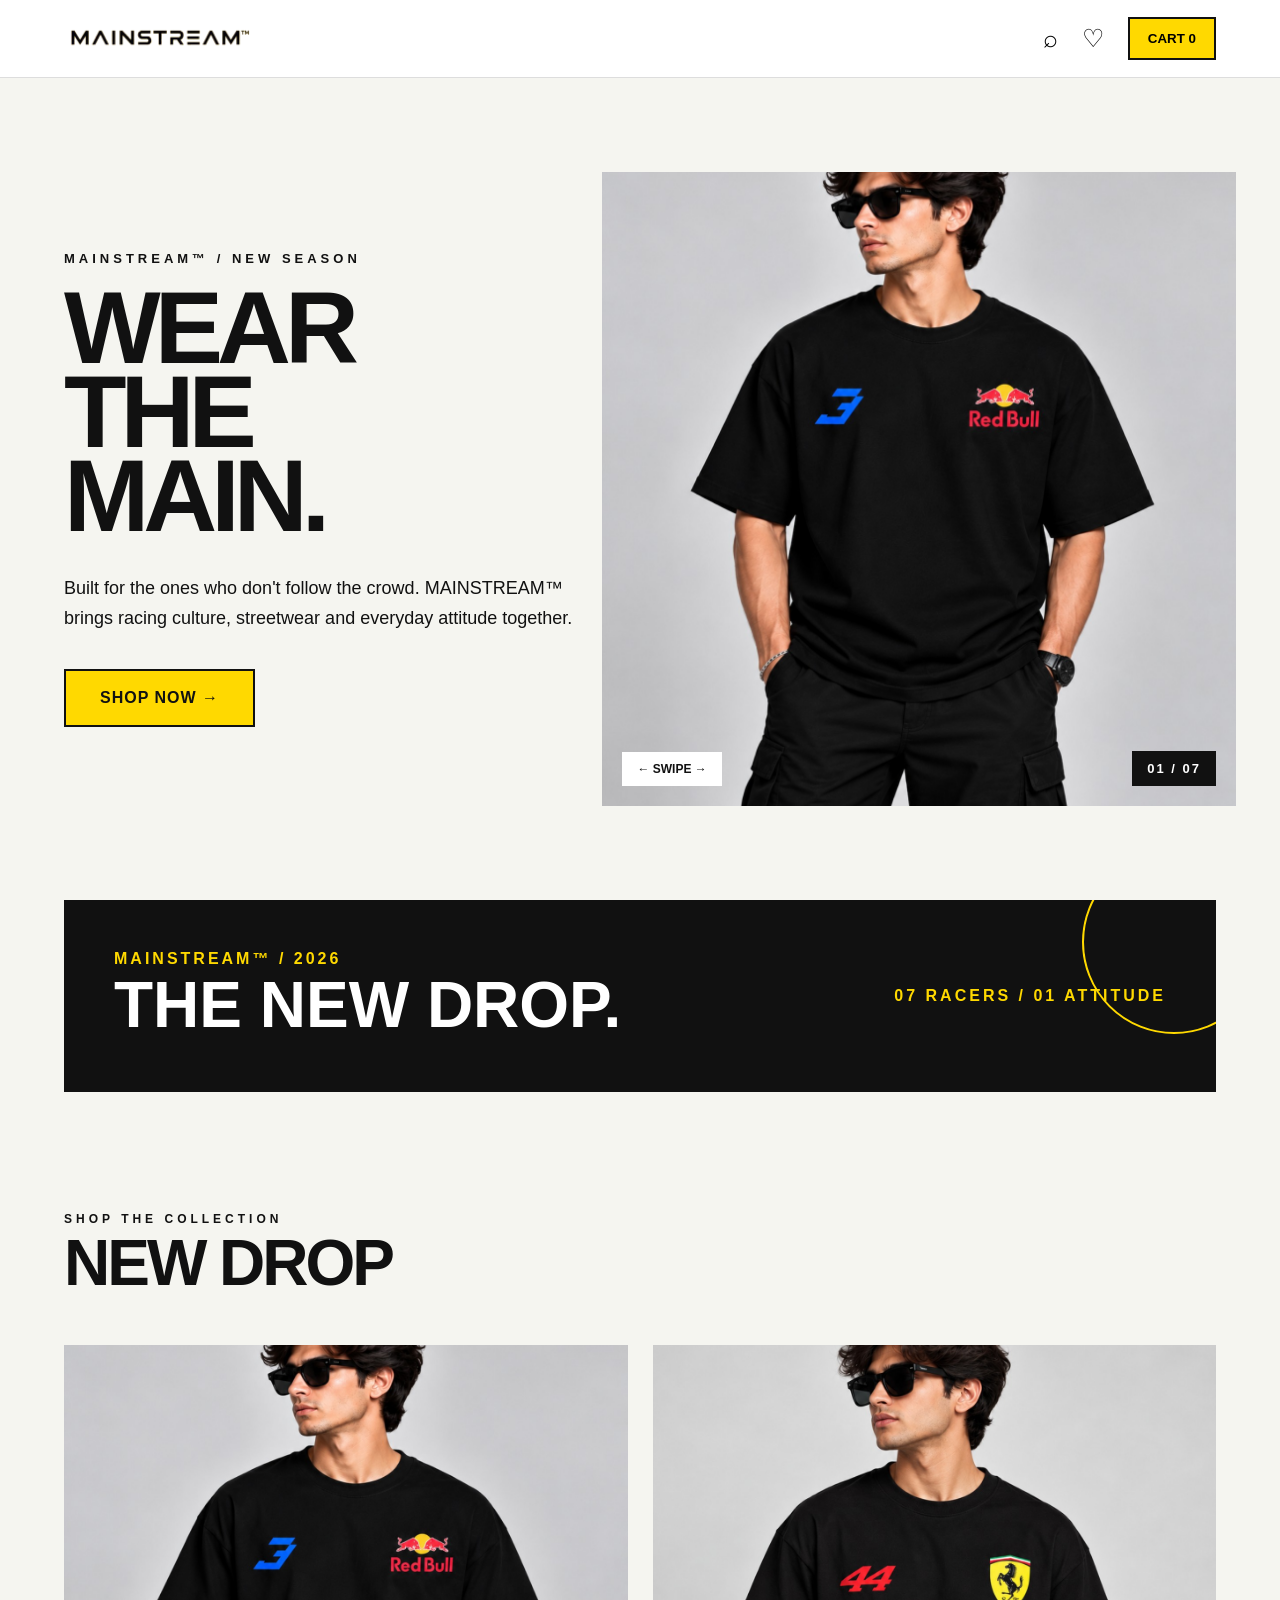
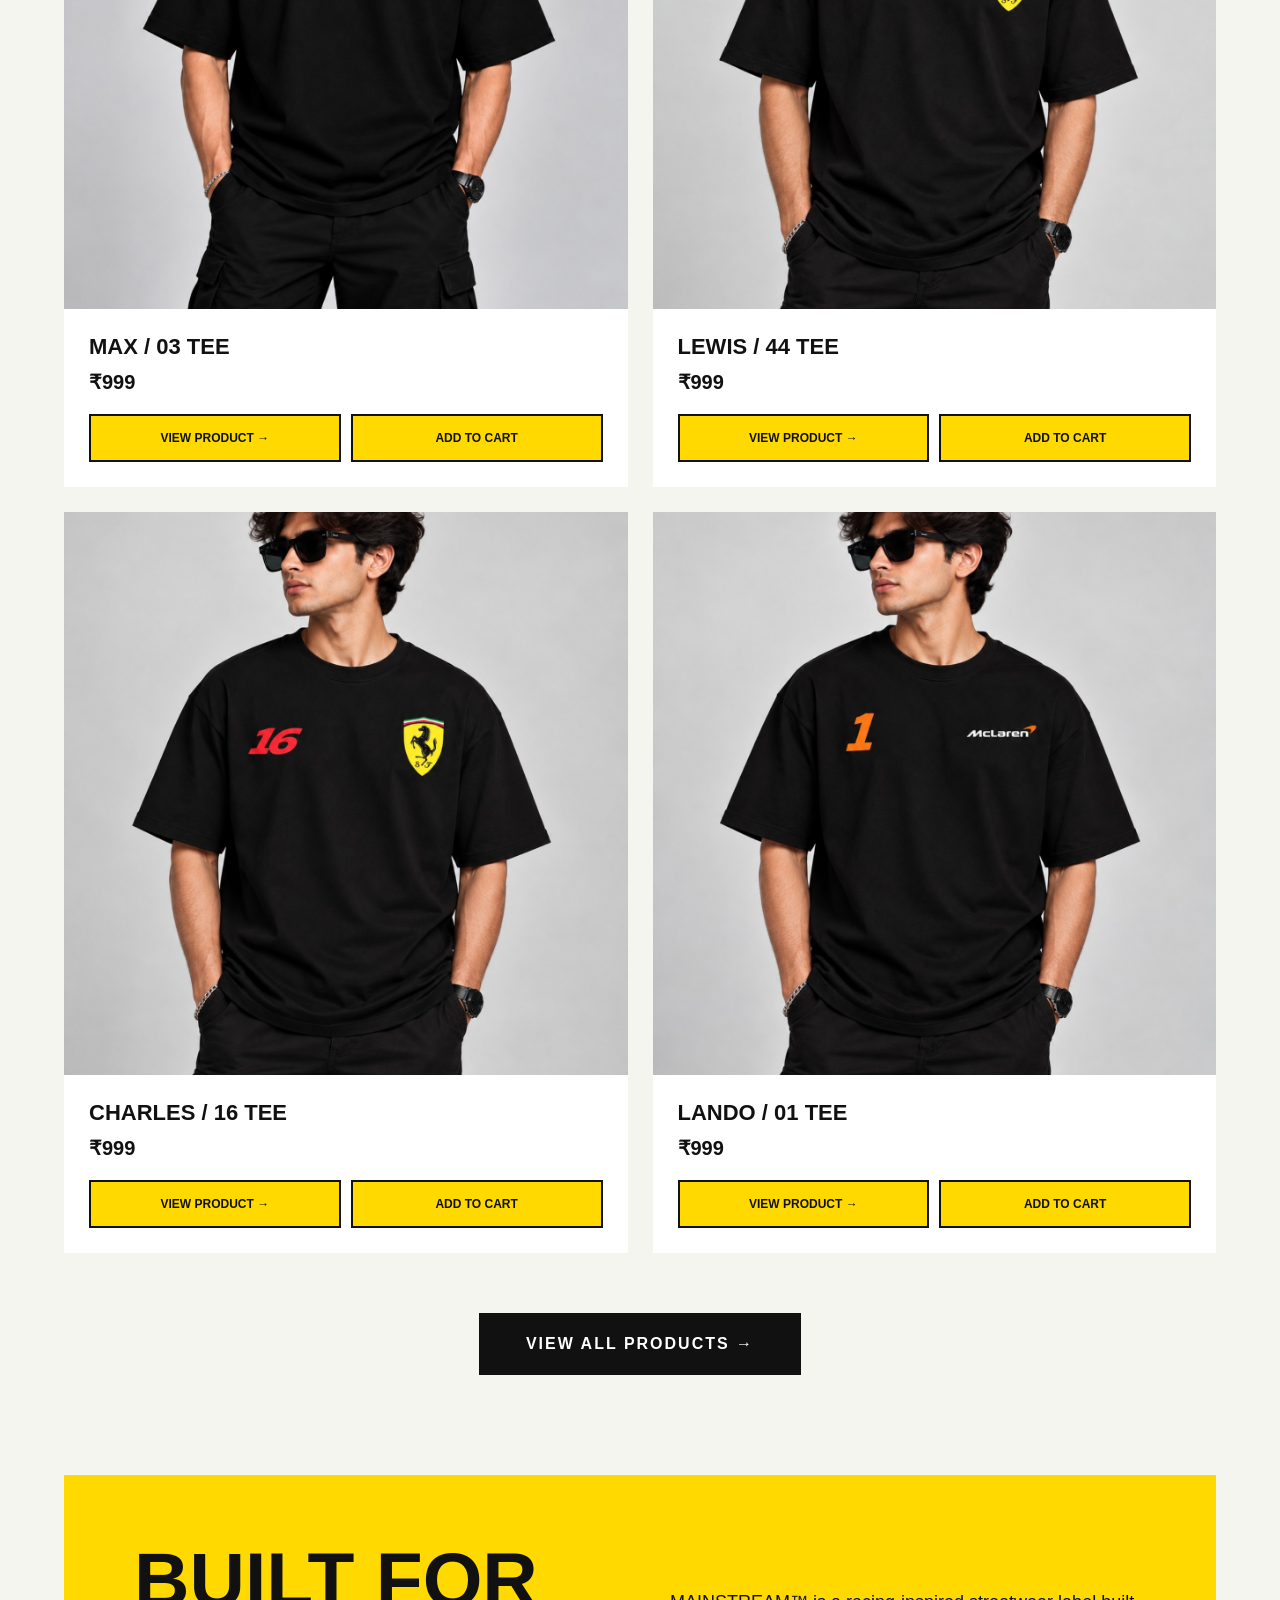
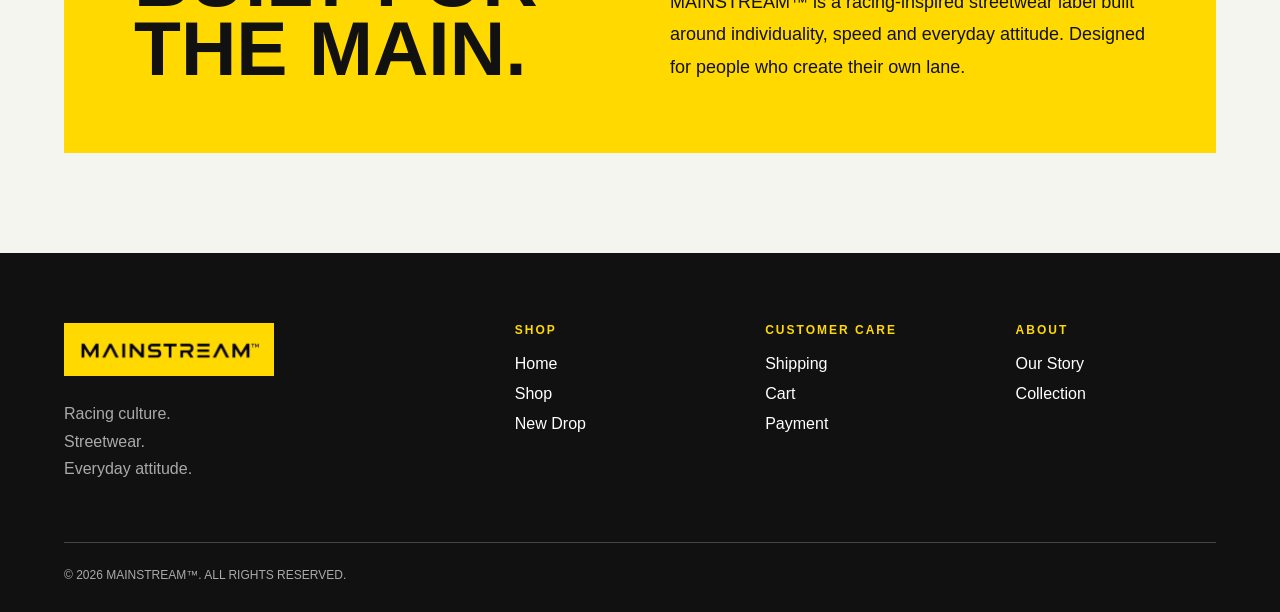
==== index.html @ b8b5e3ab "Add main structure and styles for index.html" ====
<!DOCTYPE html>
<html lang="en">
<head>
<meta charset="UTF-8">
<meta name="viewport" content="width=device-width, initial-scale=1.0">
<title>MAINSTREAM™ — Wear The Main</title>

<style>
*{
    margin:0;
    padding:0;
    box-sizing:border-box;
}

html{
    scroll-behavior:smooth;
}

body{
    font-family:Arial,Helvetica,sans-serif;
    background:#f5f5f0;
    color:#111;
    overflow-x:hidden;
}

/* ================= HEADER ================= */

header{
    position:sticky;
    top:0;
    z-index:1000;
    height:78px;
    background:#fff;
    border-bottom:1px solid #ddd;
    display:flex;
    align-items:center;
    justify-content:space-between;
    padding:0 5%;
}

.logo{
    width:190px;
    max-width:45vw;
}

.header-right{
    display:flex;
    align-items:center;
    gap:24px;
}

.icon-btn{
    border:0;
    background:none;
    font-size:25px;
    cursor:pointer;
    transition:.3s;
}

.icon-btn:hover{
    transform:scale(1.15);
}

.cart-btn{
    background:#ffd900;
    border:2px solid #111;
    padding:12px 18px;
    font-weight:800;
    cursor:pointer;
    transition:.3s;
}

.cart-btn:hover{
    transform:translateY(-3px);
    box-shadow:4px 4px 0 #111;
}

/* ================= HERO ================= */

.hero{
    min-height:calc(100vh - 78px);
    display:grid;
    grid-template-columns:45% 55%;
    align-items:center;
    gap:20px;
    padding:70px 5%;
}

.hero-content{
    animation:heroText .9s ease both;
}

.hero-small{
    font-size:13px;
    font-weight:800;
    letter-spacing:4px;
    margin-bottom:20px;
}

.hero-title{
    font-size:clamp(60px,8vw,125px);
    line-height:.82;
    font-weight:900;
    letter-spacing:-6px;
    margin-bottom:35px;
}

.hero-description{
    max-width:540px;
    font-size:18px;
    line-height:1.7;
    margin-bottom:35px;
}

.shop-btn{
    display:inline-block;
    background:#ffd900;
    color:#111;
    border:2px solid #111;
    padding:18px 34px;
    text-decoration:none;
    font-weight:900;
    letter-spacing:1px;
    transition:.35s;
}

.shop-btn:hover{
    transform:translate(5px,-5px);
    box-shadow:7px 7px 0 #111;
}

.hero-visual{
    position:relative;
    overflow:hidden;
    animation:heroImage 1s ease both;
}

.hero-image-wrap{
    position:relative;
    overflow:hidden;
    background:#ddd;
}

.hero-image{
    width:100%;
    display:block;
    aspect-ratio:1 / 1;
    object-fit:cover;
    transition:opacity .45s ease, transform .8s ease;
}

.hero-image.next{
    animation:heroNext .65s ease;
}

.hero-image.prev{
    animation:heroPrev .65s ease;
}

.hero-counter{
    position:absolute;
    right:20px;
    bottom:20px;
    background:#111;
    color:#fff;
    padding:10px 15px;
    font-size:13px;
    font-weight:800;
    letter-spacing:2px;
}

.swipe-hint{
    position:absolute;
    left:20px;
    bottom:20px;
    background:#fff;
    padding:10px 15px;
    font-size:12px;
    font-weight:800;
}

/* ================= NEW DROP ================= */

.drop-banner{
    margin:0 5% 90px;
    background:#111;
    color:#fff;
    padding:50px;
    display:flex;
    justify-content:space-between;
    align-items:center;
    overflow:hidden;
    position:relative;
}

.drop-banner::after{
    content:"";
    position:absolute;
    width:180px;
    height:180px;
    border:2px solid #ffd900;
    border-radius:50%;
    right:-50px;
    top:-50px;
    animation:spin 12s linear infinite;
}

.drop-title{
    font-size:clamp(35px,5vw,70px);
    font-weight:900;
}

.drop-text{
    color:#ffd900;
    font-weight:800;
    letter-spacing:3px;
}

/* ================= PRODUCTS ================= */

.products-section{
    padding:30px 5% 100px;
}

.section-top{
    display:flex;
    justify-content:space-between;
    align-items:end;
    margin-bottom:45px;
}

.section-label{
    font-size:12px;
    font-weight:800;
    letter-spacing:4px;
}

.section-title{
    font-size:clamp(38px,5vw,70px);
    font-weight:900;
    letter-spacing:-3px;
}

.product-grid{
    display:grid;
    grid-template-columns:repeat(2,minmax(0,1fr));
    gap:25px;
}

.product-card{
    background:#fff;
    overflow:hidden;
    position:relative;
    opacity:0;
    transform:translateY(45px);
    transition:
        opacity .7s ease,
        transform .7s ease,
        box-shadow .4s ease;
}

.product-card.visible{
    opacity:1;
    transform:translateY(0);
}

.product-card:hover{
    transform:translateY(-8px);
    box-shadow:10px 10px 0 #111;
}

.product-image{
    width:100%;
    aspect-ratio:1 / 1;
    overflow:hidden;
    background:#e8e8e8;
}

.product-image img{
    width:100%;
    height:100%;
    object-fit:cover;
    display:block;
    transition:transform .7s cubic-bezier(.2,.8,.2,1);
}

.product-card:hover .product-image img{
    transform:scale(1.06);
}

.product-info{
    padding:25px;
}

.product-name{
    font-size:22px;
    font-weight:900;
    margin-bottom:10px;
}

.product-price{
    font-size:20px;
    font-weight:800;
    margin-bottom:20px;
}

.product-actions{
    display:flex;
    gap:10px;
}

.product-btn{
    flex:1;
    padding:15px 10px;
    background:#ffd900;
    border:2px solid #111;
    color:#111;
    text-decoration:none;
    text-align:center;
    font-size:12px;
    font-weight:900;
    cursor:pointer;
    transition:.3s;
}

.product-btn:hover{
    background:#111;
    color:#fff;
}

/* ================= VIEW ALL ================= */

.view-all{
    text-align:center;
    margin-top:60px;
}

.view-all a{
    display:inline-block;
    background:#111;
    color:#fff;
    padding:20px 45px;
    text-decoration:none;
    font-weight:900;
    letter-spacing:2px;
    border:2px solid #111;
    transition:.35s;
}

.view-all a:hover{
    background:#ffd900;
    color:#111;
    transform:translateY(-5px);
    box-shadow:7px 7px 0 #111;
}

/* ================= STORY ================= */

.story{
    margin:0 5% 100px;
    background:#ffd900;
    padding:70px;
    display:grid;
    grid-template-columns:1fr 1fr;
    gap:60px;
}

.story h2{
    font-size:clamp(45px,6vw,85px);
    line-height:.9;
    font-weight:900;
}

.story p{
    font-size:18px;
    line-height:1.8;
    align-self:end;
}

/* ================= FOOTER ================= */

footer{
    background:#111;
    color:#fff;
    padding:70px 5% 30px;
}

.footer-grid{
    display:grid;
    grid-template-columns:2fr 1fr 1fr 1fr;
    gap:50px;
}

.footer-logo{
    width:210px;
    background:#ffd900;
    padding:10px;
}

.footer-title{
    color:#ffd900;
    font-size:12px;
    font-weight:900;
    letter-spacing:2px;
    margin-bottom:18px;
}

footer a{
    display:block;
    color:#fff;
    text-decoration:none;
    margin-bottom:12px;
    transition:.3s;
}

footer a:hover{
    color:#ffd900;
    transform:translateX(5px);
}

.footer-bottom{
    border-top:1px solid #444;
    margin-top:60px;
    padding-top:25px;
    font-size:12px;
    color:#aaa;
}

/* ================= SEARCH ================= */

.search-overlay{
    position:fixed;
    inset:0;
    background:rgba(17,17,17,.96);
    z-index:3000;
    display:none;
    align-items:center;
    justify-content:center;
    padding:30px;
}

.search-overlay.active{
    display:flex;
}

.search-box{
    width:min(700px,100%);
}

.search-close{
    float:right;
    background:none;
    border:0;
    color:#fff;
    font-size:35px;
    cursor:pointer;
    margin-bottom:20px;
}

.search-input{
    width:100%;
    background:transparent;
    border:0;
    border-bottom:3px solid #ffd900;
    color:#fff;
    font-size:35px;
    padding:20px 0;
    outline:none;
}

/* ================= ANIMATIONS ================= */

@keyframes heroText{
    from{
        opacity:0;
        transform:translateY(40px);
    }
    to{
        opacity:1;
        transform:translateY(0);
    }
}

@keyframes heroImage{
    from{
        opacity:0;
        transform:translateX(50px);
    }
    to{
        opacity:1;
        transform:translateX(0);
    }
}

@keyframes heroNext{
    0%{
        opacity:0;
        transform:translateX(70px) scale(1.03);
    }
    100%{
        opacity:1;
        transform:translateX(0) scale(1);
    }
}

@keyframes heroPrev{
    0%{
        opacity:0;
        transform:translateX(-70px) scale(1.03);
    }
    100%{
        opacity:1;
        transform:translateX(0) scale(1);
    }
}

@keyframes spin{
    to{
        transform:rotate(360deg);
    }
}

/* ================= MOBILE ================= */

@media(max-width:800px){

    header{
        height:68px;
        padding:0 20px;
    }

    .logo{
        width:170px;
    }

    .header-right{
        gap:12px;
    }

    .icon-btn{
        font-size:21px;
    }

    .cart-btn{
        padding:10px 12px;
        font-size:12px;
    }

    .hero{
        display:flex;
        flex-direction:column;
        padding:55px 20px 50px;
        min-height:auto;
        gap:40px;
    }

    .hero-content{
        width:100%;
    }

    .hero-title{
        font-size:70px;
        letter-spacing:-5px;
    }

    .hero-description{
        font-size:16px;
    }

    .hero-visual{
        width:100%;
    }

    .drop-banner{
        margin:0 20px 60px;
        padding:35px 25px;
        display:block;
    }

    .drop-title{
        margin-bottom:12px;
    }

    .products-section{
        padding:20px 20px 70px;
    }

    .section-top{
        display:block;
    }

    .section-label{
        margin-bottom:10px;
    }

    .product-grid{
        grid-template-columns:repeat(2,minmax(0,1fr));
        gap:10px;
    }

    .product-image{
        aspect-ratio:1 / 1;
    }

    .product-info{
        padding:15px 12px;
    }

    .product-name{
        font-size:14px;
    }

    .product-price{
        font-size:15px;
        margin-bottom:12px;
    }

    .product-actions{
        display:block;
    }

    .product-btn{
        display:block;
        width:100%;
        margin-top:7px;
        padding:12px 5px;
        font-size:10px;
    }

    .view-all{
        margin-top:40px;
    }

    .view-all a{
        padding:17px 25px;
        font-size:12px;
    }

    .story{
        margin:0 20px 70px;
        padding:40px 25px;
        display:block;
    }

    .story h2{
        margin-bottom:30px;
    }

    .story p{
        font-size:16px;
    }

    .footer-grid{
        grid-template-columns:1fr 1fr;
        gap:35px;
    }

    .footer-brand{
        grid-column:1/-1;
    }
}

@media(max-width:430px){

    .hero-title{
        font-size:60px;
    }

    .product-name{
        font-size:13px;
    }

    .product-price{
        font-size:14px;
    }

    .product-btn{
        font-size:9px;
    }
}
</style>
</head>

<body>

<!-- ================= HEADER ================= -->

<header>

    <a href="index.html">
        <img src="mainstream-logo.png" class="logo" alt="MAINSTREAM">
    </a>

    <div class="header-right">

        <button class="icon-btn" onclick="openSearch()" aria-label="Search">
            ⌕
        </button>

        <button class="icon-btn" onclick="window.location.href='shop.html'" aria-label="Shop">
            ♡
        </button>

        <button class="cart-btn" onclick="window.location.href='cart.html'">
            CART <span id="cartCount">0</span>
        </button>

    </div>

</header>


<!-- ================= HERO ================= -->

<section class="hero">

    <div class="hero-content">

        <div class="hero-small">
            MAINSTREAM™ / NEW SEASON
        </div>

        <h1 class="hero-title">
            WEAR<br>
            THE<br>
            MAIN.
        </h1>

        <p class="hero-description">
            Built for the ones who don't follow the crowd.
            MAINSTREAM™ brings racing culture, streetwear
            and everyday attitude together.
        </p>

        <a href="shop.html" class="shop-btn">
            SHOP NOW →
        </a>

    </div>


    <div class="hero-visual">

        <div class="hero-image-wrap">

            <img
                id="heroImage"
                class="hero-image"
                src="max-front.png"
                alt="MAINSTREAM product"
            >

            <div class="hero-counter" id="heroCounter">
                01 / 07
            </div>

            <div class="swipe-hint">
                ← SWIPE →
            </div>

        </div>

    </div>

</section>


<!-- ================= NEW DROP ================= -->

<section class="drop-banner">

    <div>

        <div class="drop-text">
            MAINSTREAM™ / 2026
        </div>

        <div class="drop-title">
            THE NEW DROP.
        </div>

    </div>

    <div class="drop-text">
        07 RACERS / 01 ATTITUDE
    </div>

</section>


<!-- ================= PRODUCTS ================= -->

<section class="products-section" id="products">

    <div class="section-top">

        <div>
            <div class="section-label">
                SHOP THE COLLECTION
            </div>

            <h2 class="section-title">
                NEW DROP
            </h2>
        </div>

    </div>


    <div class="product-grid">

        <!-- MAX -->

        <div class="product-card">

            <div class="product-image">
                <img src="max-front.png" alt="MAX / 03 TEE">
            </div>

            <div class="product-info">

                <div class="product-name">
                    MAX / 03 TEE
                </div>

                <div class="product-price">
                    ₹999
                </div>

                <div class="product-actions">

                    <a
                        href="product.html?product=max"
                        class="product-btn"
                        onclick="selectProduct('max')"
                    >
                        VIEW PRODUCT →
                    </a>

                    <button
                        class="product-btn"
                        onclick="addToCart('MAX / 03 TEE','max-front.png',999)"
                    >
                        ADD TO CART
                    </button>

                </div>

            </div>

        </div>


        <!-- LEWIS -->

        <div class="product-card">

            <div class="product-image">
                <img src="lewis-front.png" alt="LEWIS / 44 TEE">
            </div>

            <div class="product-info">

                <div class="product-name">
                    LEWIS / 44 TEE
                </div>

                <div class="product-price">
                    ₹999
                </div>

                <div class="product-actions">

                    <a
                        href="product.html?product=lewis"
                        class="product-btn"
                        onclick="selectProduct('lewis')"
                    >
                        VIEW PRODUCT →
                    </a>

                    <button
                        class="product-btn"
                        onclick="addToCart('LEWIS / 44 TEE','lewis-front.png',999)"
                    >
                        ADD TO CART
                    </button>

                </div>

            </div>

        </div>


        <!-- CHARLES -->

        <div class="product-card">

            <div class="product-image">
                <img src="charles-front.png" alt="CHARLES / 16 TEE">
            </div>

            <div class="product-info">

                <div class="product-name">
                    CHARLES / 16 TEE
                </div>

                <div class="product-price">
                    ₹999
                </div>

                <div class="product-actions">

                    <a
                        href="product.html?product=charles"
                        class="product-btn"
                        onclick="selectProduct('charles')"
                    >
                        VIEW PRODUCT →
                    </a>

                    <button
                        class="product-btn"
                        onclick="addToCart('CHARLES / 16 TEE','charles-front.png',999)"
                    >
                        ADD TO CART
                    </button>

                </div>

            </div>

        </div>


        <!-- LANDO -->

        <div class="product-card">

            <div class="product-image">
                <img src="lando-front.png" alt="LANDO / 01 TEE">
            </div>

            <div class="product-info">

                <div class="product-name">
                    LANDO / 01 TEE
                </div>

                <div class="product-price">
                    ₹999
                </div>

                <div class="product-actions">

                    <a
                        href="product.html?product=lando"
                        class="product-btn"
                        onclick="selectProduct('lando')"
                    >
                        VIEW PRODUCT →
                    </a>

                    <button
                        class="product-btn"
                        onclick="addToCart('LANDO / 01 TEE','lando-front.png',999)"
                    >
                        ADD TO CART
                    </button>

                </div>

            </div>

        </div>

    </div>


    <!-- VIEW ALL -->

    <div class="view-all">

        <a href="shop.html">
            VIEW ALL PRODUCTS →
        </a>

    </div>

</section>


<!-- ================= STORY ================= -->

<section class="story">

    <h2>
        BUILT FOR<br>
        THE MAIN.
    </h2>

    <p>
        MAINSTREAM™ is a racing-inspired streetwear label
        built around individuality, speed and everyday attitude.
        Designed for people who create their own lane.
    </p>

</section>


<!-- ================= FOOTER ================= -->

<footer>

    <div class="footer-grid">

        <div class="footer-brand">

            <img
                src="mainstream-logo.png"
                class="footer-logo"
                alt="MAINSTREAM"
            >

            <p style="margin-top:20px;line-height:1.7;color:#aaa;">
                Racing culture.<br>
                Streetwear.<br>
                Everyday attitude.
            </p>

        </div>


        <div>

            <div class="footer-title">
                SHOP
            </div>

            <a href="index.html">Home</a>
            <a href="shop.html">Shop</a>
            <a href="shop.html">New Drop</a>

        </div>


        <div>

            <div class="footer-title">
                CUSTOMER CARE
            </div>

            <a href="shipping.html">Shipping</a>
            <a href="cart.html">Cart</a>
            <a href="payment.html">Payment</a>

        </div>


        <div>

            <div class="footer-title">
                ABOUT
            </div>

            <a href="#story">Our Story</a>
            <a href="shop.html">Collection</a>

        </div>

    </div>


    <div class="footer-bottom">
        © 2026 MAINSTREAM™. ALL RIGHTS RESERVED.
    </div>

</footer>


<!-- ================= SEARCH ================= -->

<div class="search-overlay" id="searchOverlay">

    <div class="search-box">

        <button
            class="search-close"
            onclick="closeSearch()"
        >
            ×
        </button>

        <input
            id="searchInput"
            class="search-input"
            type="text"
            placeholder="SEARCH MAINSTREAM..."
            onkeydown="handleSearch(event)"
        >

    </div>

</div>


<script>

/* ================= HERO SLIDER ================= */

const heroImages = [
    "max-front.png",
    "lewis-front.png",
    "charles-front.png",
    "lando-front.png",
    "oscar-front.png",
    "george-front.png",
    "kimi-front.png"
];

let heroIndex = 0;
let heroTimer;
let touchStartX = 0;

const heroImage = document.getElementById("heroImage");
const heroCounter = document.getElementById("heroCounter");


function showHero(index,direction="next"){

    heroIndex = (index + heroImages.length) % heroImages.length;

heroImage.classList.remove("next","prev");

void heroImage.offsetWidth;

heroImage.classList.add(
    direction === "next" ? "next" : "prev"
);

heroImage.src = heroImages[heroIndex];

heroCounter.textContent =
    String(heroIndex + 1).padStart(2,"0")
    + " / "
    + String(heroImages.length).padStart(2,"0");
}


function nextHero(){

    showHero(heroIndex + 1,"next");

    resetHeroTimer();

}


function previousHero(){

    showHero(heroIndex - 1,"prev");

    resetHeroTimer();

}


function resetHeroTimer(){

    clearInterval(heroTimer);

    heroTimer = setInterval(
        () => showHero(heroIndex + 1,"next"),
        4000
    );

}


heroImage.addEventListener("touchstart",function(e){

    touchStartX = e.touches[0].clientX;

},{passive:true});


heroImage.addEventListener("touchend",function(e){

    const touchEndX = e.changedTouches[0].clientX;

    const distance =
        touchEndX - touchStartX;

    if(Math.abs(distance) > 50){

        if(distance < 0){

            nextHero();

        }else{

            previousHero();

        }

    }

},{passive:true});


resetHeroTimer();


/* ================= SCROLL ANIMATION ================= */

const cards =
    document.querySelectorAll(".product-card");


const observer =
    new IntersectionObserver(
        entries => {

            entries.forEach(entry => {

                if(entry.isIntersecting){

                    entry.target.classList.add("visible");

                    observer.unobserve(entry.target);

                }

            });

        },
        {
            threshold:.15
        }
    );


cards.forEach((card,index) => {

    card.style.transitionDelay =
        (index * 100) + "ms";

    observer.observe(card);

});


/* ================= CART ================= */

function getCart(){

    try{

        return JSON.parse(
            localStorage.getItem("mainstreamCart")
        ) || [];

    }catch(e){

        return [];

    }

}


function saveCart(cart){

    localStorage.setItem(
        "mainstreamCart",
        JSON.stringify(cart)
    );

}


function updateCartCount(){

    const cart = getCart();

    const count =
        cart.reduce(
            (total,item) =>
            total + (item.quantity || 1),
            0
        );

    document.getElementById("cartCount").textContent =
        count;

}


function addToCart(name,image,price){

    const cart = getCart();

    const existing =
        cart.find(item => item.name === name);

    if(existing){

        existing.quantity =
            (existing.quantity || 1) + 1;

    }else{

        cart.push({

            name:name,
            image:image,
            price:price,
            quantity:1

        });

    }

    saveCart(cart);

    updateCartCount();

    alert(name + " added to cart!");

}


/* ================= PRODUCT SELECTION ================= */

const productData = {

    max:{
        name:"MAX / 03 TEE",
        price:999,
        front:"max-front.png",
        back:"max-back.png",
        main:"max-front.png",
        size:"size-chart.png"
    },

    lewis:{
        name:"LEWIS / 44 TEE",
        price:999,
        front:"lewis-front.png",
        back:"lewis-back.png",
        main:"lewis-front.png",
        size:"size-chart.png"
    },

    charles:{
        name:"CHARLES / 16 TEE",
        price:999,
        front:"charles-front.png",
        back:"charles-back.png",
        main:"charles-front.png",
        size:"size-chart.png"
    },

    lando:{
        name:"LANDO / 01 TEE",
        price:999,
        front:"lando-front.png",
        back:"lando-back.png",
        main:"lando-front.png",
        size:"size-chart.png"
    },

    oscar:{
        name:"OSCAR / 81 TEE",
        price:999,
        front:"oscar-front.png",
        back:"oscar-back.png",
        main:"oscar-front.png",
        size:"size-chart.png"
    },

    george:{
        name:"GEORGE / 63 TEE",
        price:999,
        front:"george-front.png",
        back:"george-back.png",
        main:"george-front.png",
        size:"size-chart.png"
    },

    kimi:{
        name:"KIMI / 12 TEE",
        price:999,
        front:"kimi-front.png",
        back:"kimi-back.png",
        main:"kimi-front.png",
        size:"size-chart.png"
    }

};


function selectProduct(id){

    const product =
        productData[id];

    if(product){

        localStorage.setItem(
            "selectedProduct",
            JSON.stringify(product)
        );

    }

}


/* ================= SEARCH ================= */

function openSearch(){

    document
        .getElementById("searchOverlay")
        .classList.add("active");

    setTimeout(() => {

        document
            .getElementById("searchInput")
            .focus();

    },100);

}


function closeSearch(){

    document
        .getElementById("searchOverlay")
        .classList.remove("active");

}


function handleSearch(event){

    if(event.key === "Enter"){

        const query =
            event.target.value
            .trim()
            .toLowerCase();

        if(query){

            window.location.href =
                "shop.html?search=" +
                encodeURIComponent(query);

        }

    }

}


updateCartCount();

</script>

</body>
</html>
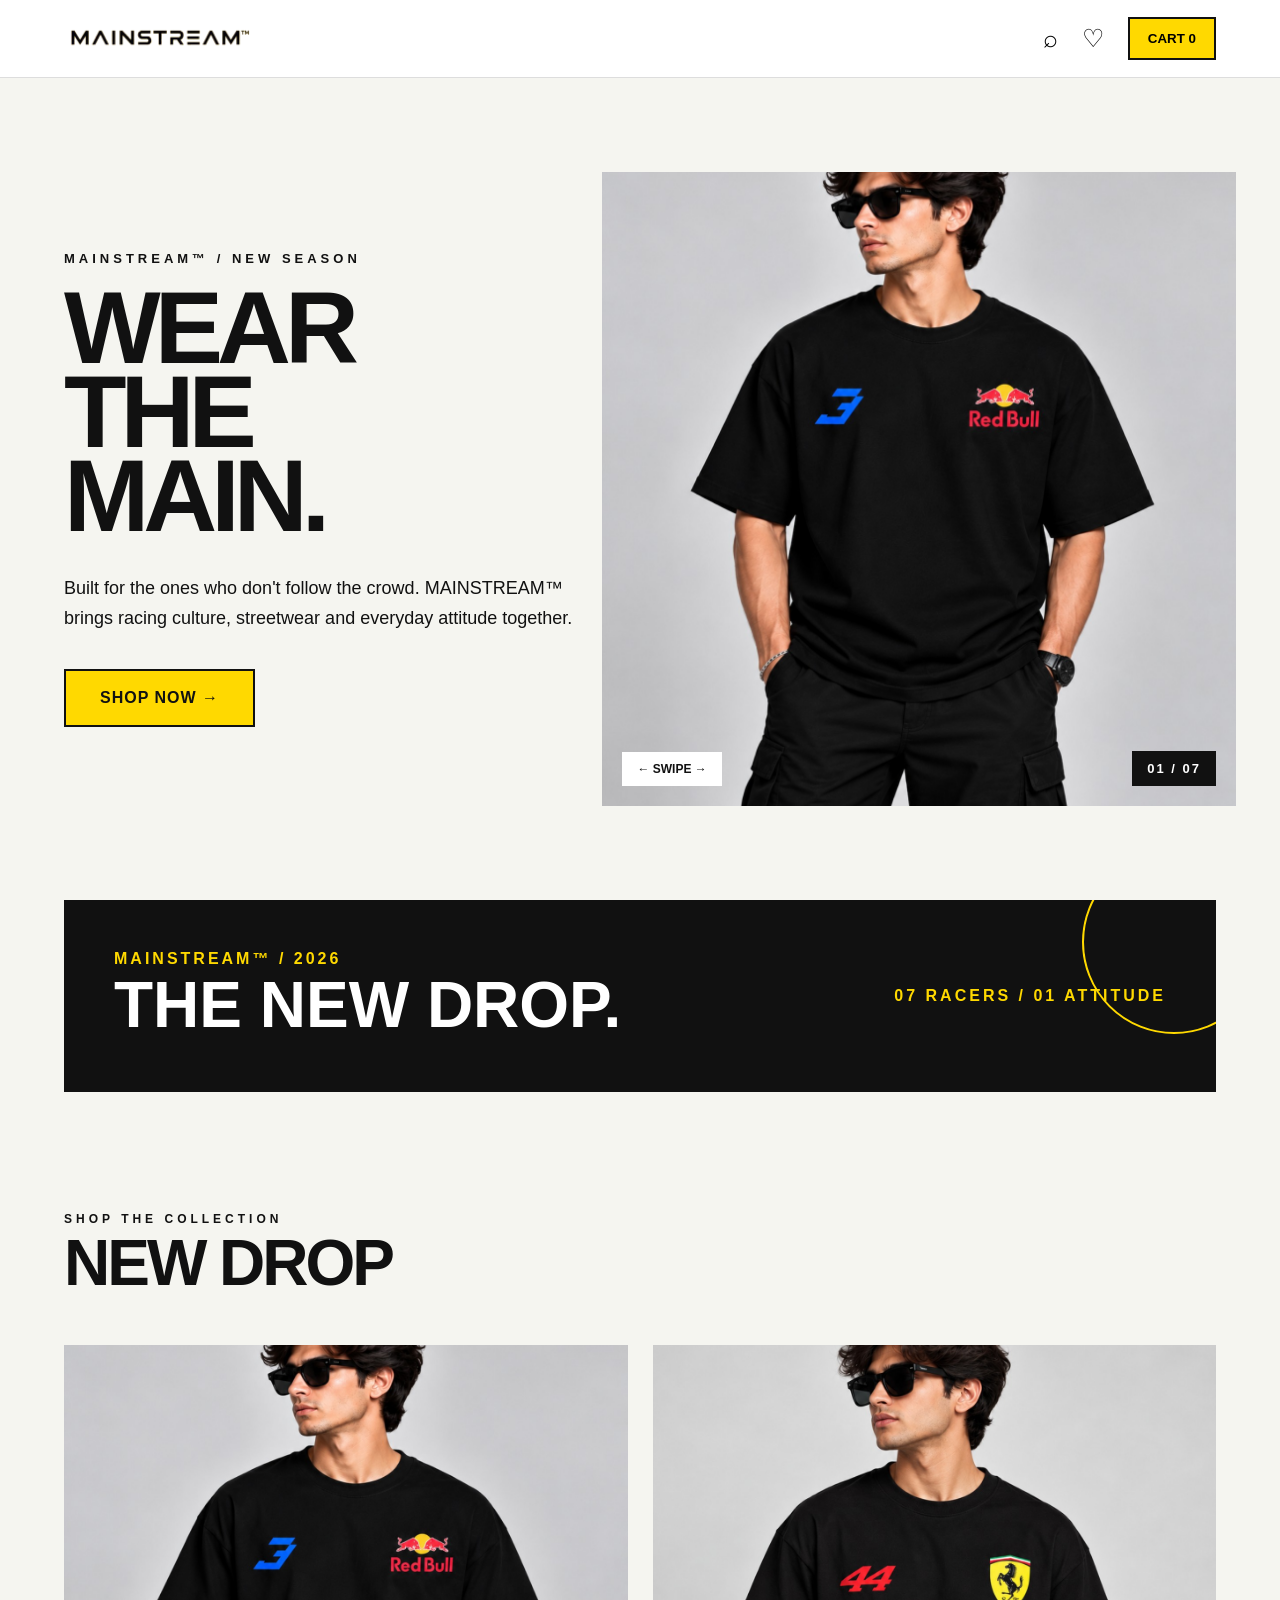
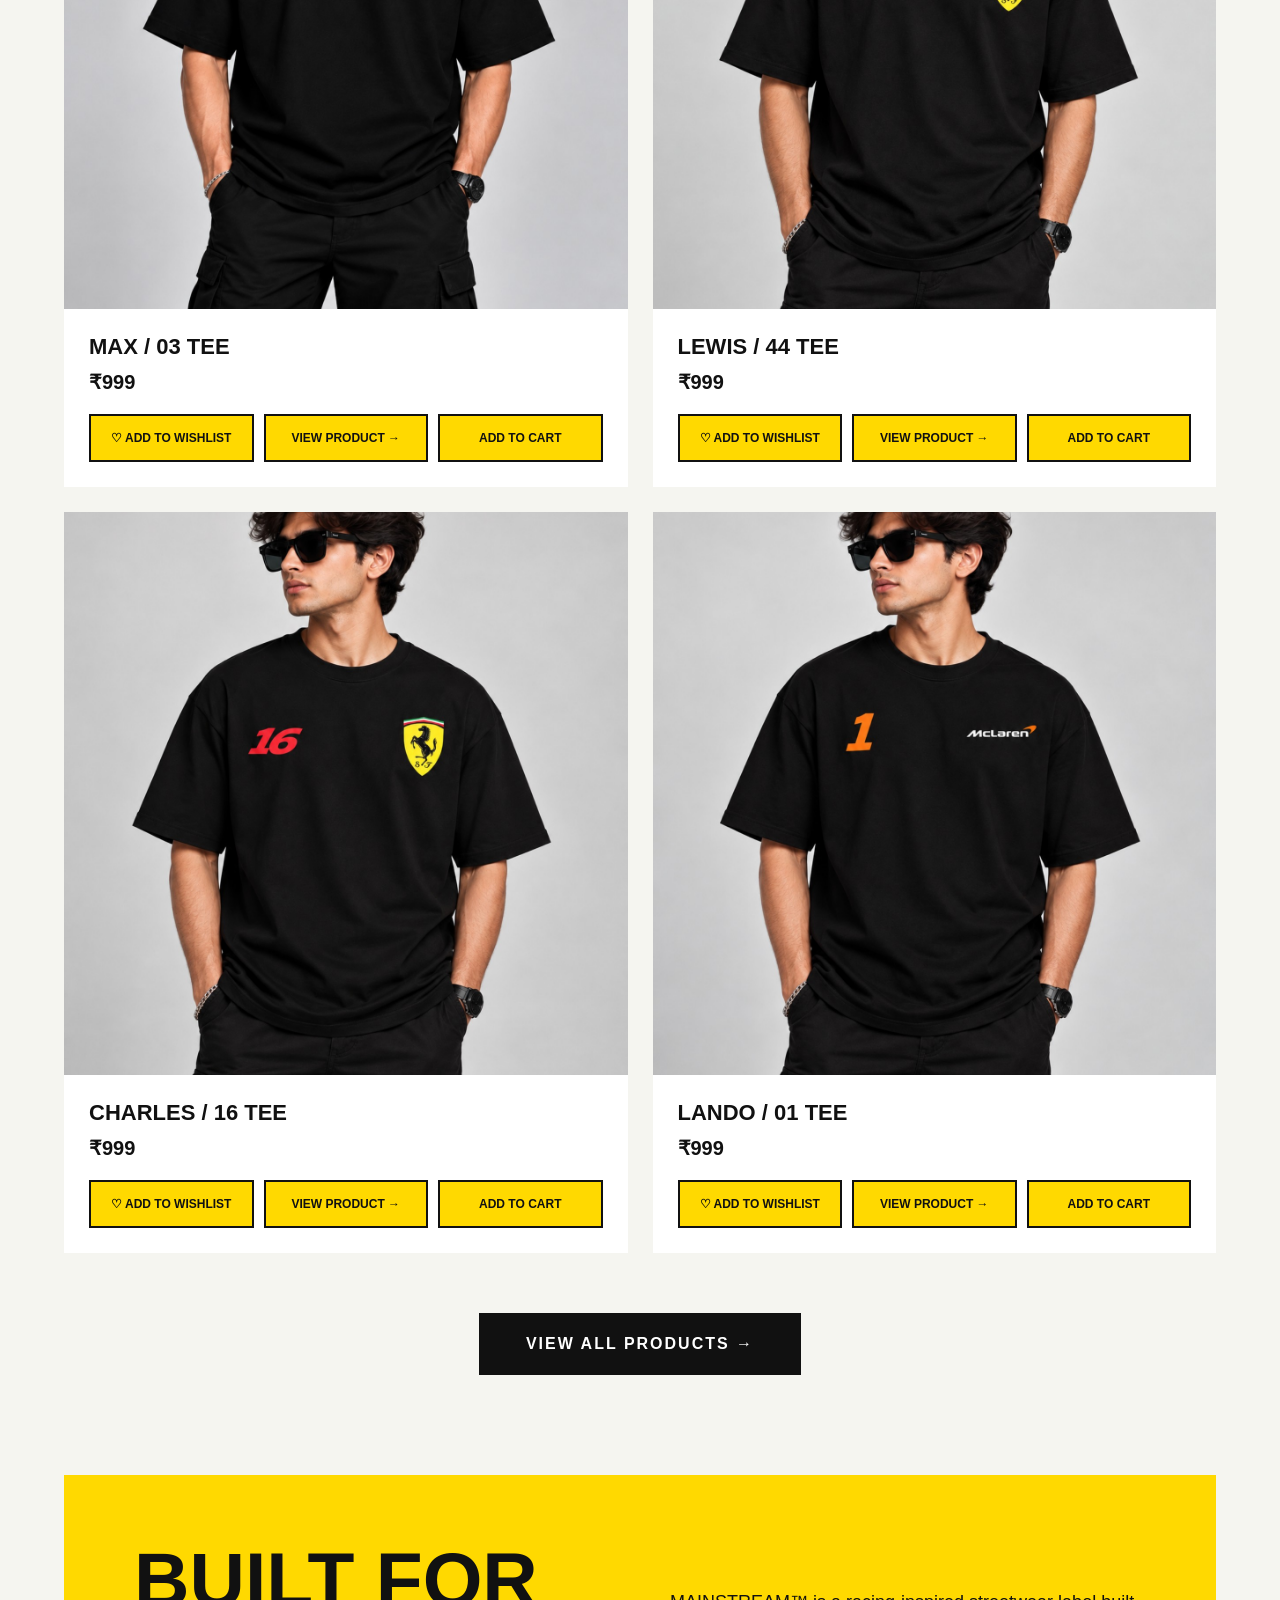
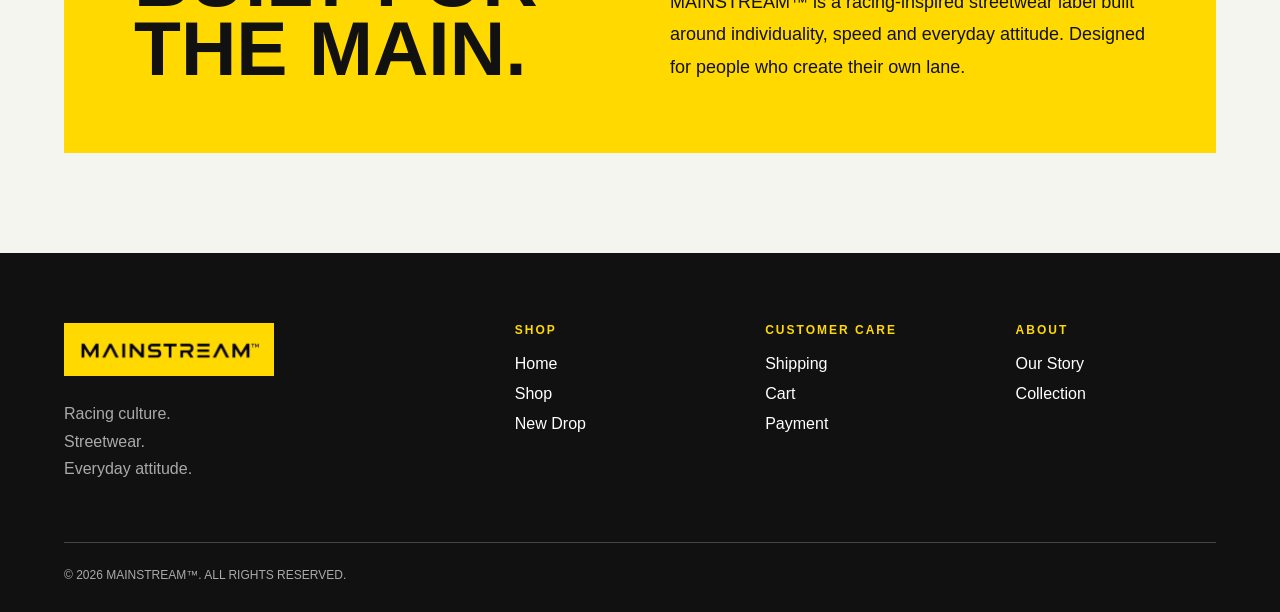
==== commit d8aca4ec: "Add 'Add to Wishlist' buttons for products" ====
--- a/index.html
+++ b/index.html
@@ -828,11 +828,15 @@
                 </div>
 
                 <div class="product-actions">
-
+<button
+    class="product-btn wishlist-btn"
+    onclick="saveProductToWishlist('MAX')"
+>
+    ♡ ADD TO WISHLIST
+</button>
                     <a
                         href="product.html?product=max"
                         class="product-btn"
-                        onclick="selectProduct('max')"
                     >
                         VIEW PRODUCT →
                     </a>
@@ -870,11 +874,15 @@
                 </div>
 
                 <div class="product-actions">
-
+<button
+    class="product-btn wishlist-btn"
+    onclick="saveProductToWishlist('lewis')"
+>
+    ♡ ADD TO WISHLIST
+</button>
                     <a
                         href="product.html?product=lewis"
                         class="product-btn"
-                        onclick="selectProduct('lewis')"
                     >
                         VIEW PRODUCT →
                     </a>
@@ -912,11 +920,15 @@
                 </div>
 
                 <div class="product-actions">
-
+<button
+    class="product-btn wishlist-btn"
+    onclick="saveProductToWishlist('charles')"
+>
+    ♡ ADD TO WISHLIST
+</button>
                     <a
                         href="product.html?product=charles"
                         class="product-btn"
-                        onclick="selectProduct('charles')"
                     >
                         VIEW PRODUCT →
                     </a>
@@ -954,11 +966,15 @@
                 </div>
 
                 <div class="product-actions">
-
+<button
+    class="product-btn wishlist-btn"
+    onclick="saveProductToWishlist('lando')"
+>
+    ♡ ADD TO WISHLIST
+</button>
                     <a
                         href="product.html?product=lando"
                         class="product-btn"
-                        onclick="selectProduct('lando')"
                     >
                         VIEW PRODUCT →
                     </a>
